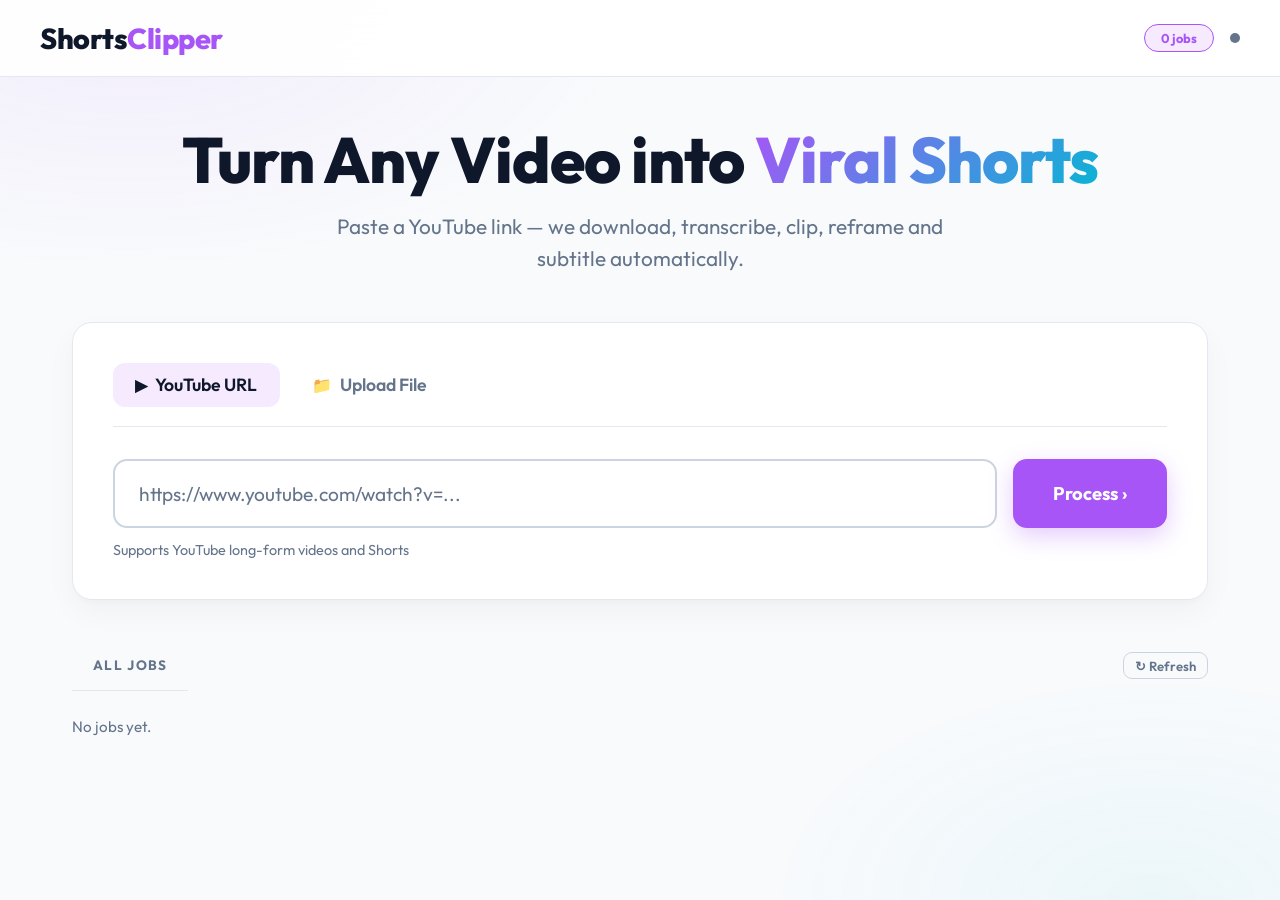
==== shorts-clipper/static/index.html @ 9ae0175b "changes" ====
<!DOCTYPE html>
<html lang="en">
<head>
  <meta charset="UTF-8">
  <meta name="viewport" content="width=device-width, initial-scale=1.0">
  <title>Shorts Clipper | AI Powered</title>
  <link rel="preconnect" href="https://fonts.googleapis.com">
  <link rel="preconnect" href="https://fonts.gstatic.com" crossorigin>
  <link href="https://fonts.googleapis.com/css2?family=Outfit:wght@300;400;600;700;800&display=swap" rel="stylesheet">
  <link rel="stylesheet" href="style.css">
</head>
<body>
  <div class="bg-glow"></div>

  <!-- ── Navbar ─────────────────────────────────────── -->
  <nav class="navbar">
    <div class="nav-inner">
      <div class="logo">Shorts<span>Clipper</span></div>
      <div class="nav-right">
        <span class="badge" id="jobs-badge">0 jobs</span>
        <div class="live-dot idle" id="live-dot"></div>
      </div>
    </div>
  </nav>

  <div class="page-wrap">

    <!-- ── Hero ──────────────────────────────────────── -->
    <header class="hero">
      <h1>Turn Any Video into <span class="grad">Viral Shorts</span></h1>
      <p>Paste a YouTube link — we download, transcribe, clip, reframe and subtitle automatically.</p>
    </header>

    <!-- ── Input Card ────────────────────────────────── -->
    <section class="card input-card">
      <div class="tabs" id="main-tabs">
        <button class="tab-btn active" data-tab="url">
          <span class="tab-icon">▶</span> YouTube URL
        </button>
        <button class="tab-btn" data-tab="upload">
          <span class="tab-icon">📁</span> Upload File
        </button>
      </div>

      <!-- URL Tab (default) -->
      <div class="tab-content active" id="url-tab">
        <div class="url-input-row">
          <input type="text" id="yt-url"
            placeholder="https://www.youtube.com/watch?v=..."
            autocomplete="off" spellcheck="false">
          <button class="btn-primary" id="process-url-btn">Process ›</button>
        </div>
        <p class="hint-text">Supports YouTube long-form videos and Shorts</p>
      </div>

      <!-- Upload Tab -->
      <div class="tab-content" id="upload-tab">
        <div class="upload-grid">
          <div class="drop-zone" id="video-drop-zone">
            <div class="dz-icon">🎬</div>
            <div class="dz-label">Video File</div>
            <div class="dz-hint">MP4, MKV — drag or click</div>
            <button class="btn-ghost">Select Video</button>
            <input type="file" id="video-input" hidden accept="video/*">
          </div>
          <div class="drop-zone optional" id="audio-drop-zone">
            <div class="dz-icon">🎵</div>
            <div class="dz-label">Audio <span class="opt-tag">optional</span></div>
            <div class="dz-hint">MP3, WAV, M4A</div>
            <button class="btn-ghost">Select Audio</button>
            <input type="file" id="audio-input" hidden accept="audio/*">
          </div>
        </div>
        <input type="text" id="upload-yt-url"
          placeholder="YouTube URL for subtitles (optional — improves subtitle quality)"
          class="upload-yt-field">
        <button class="btn-primary full-width hidden" id="start-upload-btn">
          Start Processing ›
        </button>
      </div>
    </section>

    <!-- ── Active Job Progress ───────────────────────── -->
    <section class="card progress-card hidden" id="active-job-card">
      <div class="progress-top">
        <div class="progress-meta">
          <div class="progress-title" id="active-job-title">Processing…</div>
          <div class="progress-url" id="active-job-url"></div>
        </div>
        <span class="stage-pill" id="active-stage-pill">queued</span>
      </div>

      <div class="stepper" id="stage-stepper">
        <div class="step" data-stage="downloading">
          <div class="step-dot"></div><div class="step-label">Download</div>
        </div>
        <div class="step-line"></div>
        <div class="step" data-stage="transcribing">
          <div class="step-dot"></div><div class="step-label">Transcript</div>
        </div>
        <div class="step-line"></div>
        <div class="step" data-stage="scoring">
          <div class="step-dot"></div><div class="step-label">Score</div>
        </div>
        <div class="step-line"></div>
        <div class="step" data-stage="clipping">
          <div class="step-dot"></div><div class="step-label">Clip</div>
        </div>
        <div class="step-line"></div>
        <div class="step" data-stage="reframing">
          <div class="step-dot"></div><div class="step-label">Reframe</div>
        </div>
        <div class="step-line"></div>
        <div class="step" data-stage="subtitles">
          <div class="step-dot"></div><div class="step-label">Subtitles</div>
        </div>
      </div>

      <div class="progress-bar-row">
        <div class="progress-track">
          <div class="progress-fill" id="active-progress-fill"></div>
        </div>
        <span class="progress-pct" id="active-progress-pct">0%</span>
      </div>
    </section>

    <!-- ── Job Detail ────────────────────────────────── -->
    <section class="hidden" id="job-detail">

      <div class="detail-header">
        <div>
          <h2 class="detail-title" id="detail-title">—</h2>
          <div class="detail-sub" id="detail-sub"></div>
        </div>
      </div>

      <!-- Video + Transcript -->
      <div class="media-grid">
        <div class="video-panel">
          <div class="panel-label">Original Video</div>
          <video id="video-player" controls playsinline>
            <source id="video-src" src="" type="video/mp4">
          </video>
        </div>
        <div class="transcript-panel">
          <div class="panel-label">Transcript
            <span class="seg-count" id="seg-count"></span>
          </div>
          <div class="transcript-body" id="transcript-body">
            <div class="transcript-empty">No transcript available for this job.</div>
          </div>
        </div>
      </div>

      <!-- Audio Player -->
      <div class="audio-section hidden" id="audio-section">
        <div class="panel-label">🎵 Extracted Audio
          <a class="btn-outline btn-sm" id="audio-download-btn" href="#" download="audio.mp3" style="margin-left:auto">
            ↓ Download MP3
          </a>
        </div>
        <div class="audio-player-wrap">
          <audio id="audio-player" controls preload="metadata" style="width:100%">
            <source id="audio-src" src="" type="audio/mpeg">
          </audio>
        </div>
      </div>

      <!-- Generated Shorts — playable + downloadable -->
      <div class="clips-section">
        <div class="clips-header" style="display: flex; justify-content: space-between; align-items: center;">
          <div class="panel-label" style="border-bottom: none; padding: 0;">🎬 Generated Shorts <span class="seg-count" id="clips-count-label"></span></div>
          <button class="btn-primary btn-sm" id="regenerate-btn" onclick="regenerateActiveJob()" style="padding: 0.4rem 1rem; font-size: 0.85rem; display: none;">
            ➕ Generate More Variations
          </button>
        </div>

        <div id="detail-progress" class="hidden" style="margin: 0; background: var(--surface2); padding: 1.2rem; border-bottom: 1px solid var(--border);">
          <div style="display:flex; justify-content:space-between; margin-bottom: 0.5rem;">
            <span style="font-weight: 700; color: var(--primary); font-size: 0.9rem;">Processing Appended Shorts...</span>
            <span id="detail-progress-pct" style="font-weight: 700; font-size: 0.9rem; color: var(--muted);">35%</span>
          </div>
          <div class="progress-track" style="height: 8px;">
            <div class="progress-fill" id="detail-progress-fill" style="width: 35%;"></div>
          </div>
        </div>

        <div class="clips-grid" id="clips-grid"></div>
      </div>

    </section>

    <!-- ── History ───────────────────────────────────── -->
    <section class="history-section" id="history-section">
      <div class="history-header">
        <div class="panel-label">All Jobs</div>
        <button class="btn-ghost btn-sm" id="refresh-btn">↻ Refresh</button>
      </div>
      <div id="history-empty" class="history-empty">No jobs yet.</div>
      <div id="history-list" class="history-list"></div>
    </section>

  </div><!-- /page-wrap -->

  <!-- Modal for Short Video playback -->
  <div id="video-modal" class="modal hidden">
    <div class="modal-backdrop" id="modal-backdrop"></div>
    <div class="modal-content">
      <button class="modal-close" id="modal-close">&times;</button>
      <video id="modal-video" controls playsinline></video>
    </div>
  </div>

  <script src="app.js"></script>
</body>
</html>
---- shorts-clipper/static/style.css ----
/* ── Variables ──────────────────────────────────────── */
:root {
  --bg:        #f8fafc;
  --surface:   #ffffff;
  --surface2:  #f1f5f9;
  --border:    #e2e8f0;
  --border2:   #cbd5e1;
  --primary:   #a855f7;
  --primary-d: rgba(168,85,247,0.12);
  --cyan:      #06b6d4;
  --green:     #10b981;
  --amber:     #f59e0b;
  --red:       #ef4444;
  --text:      #0f172a;
  --muted:     #64748b;
  --radius:    20px;
  --ease:      cubic-bezier(.4,0,.2,1);
}

/* ── Reset ──────────────────────────────────────────── */
*,*::before,*::after{box-sizing:border-box;margin:0;padding:0}
body{font-family:'Outfit',sans-serif;background:var(--bg);color:var(--text);min-height:100vh;overflow-x:hidden}
a{color:inherit;text-decoration:none}
button{font-family:inherit;cursor:pointer}
input{font-family:inherit}

/* ── Background ─────────────────────────────────────── */
.bg-glow{
  position:fixed;inset:0;z-index:-1;
  background:
    radial-gradient(ellipse 80% 60% at 10% 0%, rgba(168,85,247,.08) 0%, transparent 50%),
    radial-gradient(ellipse 60% 50% at 90% 100%, rgba(6,182,212,.05) 0%, transparent 50%);
}

/* ── Navbar ─────────────────────────────────────────── */
.navbar{
  position:sticky;top:0;z-index:200;
  background:rgba(255,255,255,.92);
  backdrop-filter:blur(20px);
  border-bottom:1px solid var(--border);
  padding:1.25rem 2rem;
}
.nav-inner{max-width:1200px;margin:0 auto;display:flex;align-items:center;justify-content:space-between}
.logo{font-size:1.8rem;font-weight:800;letter-spacing:-.5px}
.logo span{
  color: var(--primary);
}
.nav-right{display:flex;align-items:center;gap:1rem}
.badge{
  font-size:.8rem;font-weight:700;
  background:var(--primary-d);border:1px solid var(--primary);
  color:var(--primary);padding:.3rem 1rem;border-radius:999px;
}
.live-dot{width:10px;height:10px;border-radius:50%;background:var(--green);box-shadow:0 0 10px var(--green);animation:pulse-dot 2s infinite}
.live-dot.idle{background:var(--muted);box-shadow:none;animation:none}

/* ── Page ───────────────────────────────────────────── */
.page-wrap{max-width:1200px;margin:0 auto;padding:3rem 2rem 5rem}

/* ── Hero ───────────────────────────────────────────── */
.hero{text-align:center;margin-bottom:3rem}
.hero h1{font-size:4rem;font-weight:800;line-height:1.1;letter-spacing:-1px;margin-bottom:1rem}
.grad{
  background:linear-gradient(135deg,var(--primary),var(--cyan));
  -webkit-background-clip:text;background-clip:text;-webkit-text-fill-color:transparent;
}
.hero p{font-size:1.3rem;color:var(--muted);max-width:620px;margin:0 auto;line-height:1.5}

/* ── Card ───────────────────────────────────────────── */
.card{
  background:var(--surface);
  border:1px solid var(--border);
  border-radius:var(--radius);
  padding:2.5rem;
  box-shadow:0 12px 30px rgba(0,0,0,.04), 0 4px 6px rgba(0,0,0,.02);
  margin-bottom:2rem;
}

/* ── Tabs ───────────────────────────────────────────── */
.tabs{display:flex;gap:.6rem;margin-bottom:2rem;border-bottom:1px solid var(--border);padding-bottom:1.2rem}
.tab-btn{
  background:none;border:none;
  color:var(--muted);font-size:1.1rem;font-weight:600;
  padding:.65rem 1.4rem;border-radius:12px;
  display:flex;align-items:center;gap:.5rem;
  transition:all .25s var(--ease);
}
.tab-btn.active{background:var(--primary-d);color:var(--text)}
.tab-btn:hover:not(.active){color:var(--text)}
.tab-icon{font-size:1rem}

.tab-content{display:none}
.tab-content.active{display:block;animation:fadeUp .3s var(--ease)}

/* ── URL input — LARGE & PROMINENT ──────────────────── */
.url-input-row{display:flex;gap:1rem;margin-bottom:.8rem}
.url-input-row input{
  flex:1;
  background:#fff;
  border:2px solid var(--border2);
  border-radius:14px;
  padding:1.3rem 1.5rem;
  color:var(--text);font-size:1.2rem;
  outline:none;transition:border-color .2s,box-shadow .2s;
}
.url-input-row input:focus{border-color:var(--primary);box-shadow:0 0 0 4px var(--primary-d)}
.url-input-row input::placeholder{color:var(--muted)}

/* ── Upload grid ────────────────────────────────────── */
.upload-grid{display:grid;grid-template-columns:1fr 1fr;gap:1.2rem;margin-bottom:1.2rem}
.drop-zone{
  border:2px dashed var(--border2);border-radius:14px;
  padding:2rem 1.5rem;text-align:center;
  cursor:pointer;transition:all .25s var(--ease);
  background:var(--surface2);
}
.drop-zone:hover,.drop-zone.drag-over{border-color:var(--primary);background:var(--primary-d)}
.drop-zone.has-file{border-color:var(--cyan);background:rgba(6,182,212,.06)}
.drop-zone.optional{opacity:.7}
.drop-zone.optional:hover{opacity:1}
.dz-icon{font-size:2.2rem;margin-bottom:.5rem}
.dz-label{font-weight:700;font-size:1.05rem}
.dz-hint{font-size:.85rem;color:var(--muted);margin:.2rem 0 .7rem}
.opt-tag{font-size:.72rem;background:var(--primary-d);padding:.15rem .4rem;border-radius:4px;color:var(--primary);margin-left:.3rem}
.upload-yt-field{
  width:100%;background:#fff;
  border:2px solid var(--border);border-radius:14px;
  padding:1rem 1.3rem;color:var(--text);font-size:1rem;
  outline:none;transition:border-color .2s;margin-bottom:1.2rem;display:block;
}
.upload-yt-field:focus{border-color:var(--primary)}
.upload-yt-field::placeholder{color:var(--muted)}

/* ── Buttons ─────────────────────────────────────────── */
.btn-primary{
  background:var(--primary);
  color:#fff;border:none;
  padding:1.1rem 2.5rem;border-radius:14px;
  font-weight:700;font-size:1.15rem;
  box-shadow:0 8px 24px rgba(168,85,247,.3);
  transition:all .25s var(--ease);white-space:nowrap;
}
.btn-primary:hover{transform:translateY(-2px);box-shadow:0 12px 30px rgba(168,85,247,.45)}
.btn-primary:active{transform:translateY(0)}
.full-width{width:100%;text-align:center;display:block}
.btn-ghost{
  background:rgba(255,255,255,.06);border:1px solid var(--border2);
  color:var(--muted);font-size:.88rem;font-weight:600;
  padding:.4rem .9rem;border-radius:9px;transition:all .2s;
}
.btn-ghost:hover{border-color:var(--primary);color:var(--text)}
.btn-sm{font-size:.82rem;padding:.3rem .7rem}
.btn-outline{
  background:none;border:2px solid var(--cyan);
  color:var(--cyan);font-size:.92rem;font-weight:700;
  padding:.6rem 1.3rem;border-radius:11px;
  transition:all .2s;cursor:pointer;
}
.btn-outline:hover{background:rgba(34,211,238,.12)}

.hint-text{font-size:.9rem;color:var(--muted);margin-top:.5rem}
.hidden{display:none!important}

/* ── Progress card ───────────────────────────────────── */
.progress-card{border-left:4px solid var(--primary)}
.progress-top{display:flex;align-items:flex-start;justify-content:space-between;gap:1rem;margin-bottom:1.8rem}
.progress-title{font-size:1.25rem;font-weight:700;line-height:1.3}
.progress-url{font-size:.85rem;color:var(--muted);margin-top:.25rem;max-width:600px;overflow:hidden;text-overflow:ellipsis;white-space:nowrap}
.stage-pill{
  font-size:.82rem;font-weight:700;white-space:nowrap;flex-shrink:0;
  padding:.35rem 1rem;border-radius:999px;text-transform:capitalize;
  background:var(--primary-d);color:var(--primary);
}
.stage-pill.done  {background:rgba(34,197,94,.18);color:var(--green)}
.stage-pill.failed{background:rgba(239,68,68,.18);color:var(--red)}
.stage-pill.clipping,.stage-pill.reframing,.stage-pill.subtitles,.stage-pill.scoring{background:rgba(245,158,11,.15);color:var(--amber)}

/* Stepper */
.stepper{display:flex;align-items:center;margin-bottom:1.6rem}
.step{display:flex;flex-direction:column;align-items:center;gap:.35rem;flex-shrink:0}
.step-dot{width:14px;height:14px;border-radius:50%;background:var(--border2);border:2px solid rgba(255,255,255,.15);transition:all .3s}
.step-label{font-size:.76rem;color:var(--muted);white-space:nowrap;margin-top:.15rem}
.step-line{flex:1;min-width:28px;height:2px;background:var(--border);margin-bottom:1.2rem}
.step.done .step-dot{background:var(--green);border-color:var(--green);box-shadow:0 0 10px rgba(34,197,94,.5)}
.step.done .step-label{color:var(--green)}
.step.active .step-dot{background:var(--primary);border-color:var(--primary);animation:pulse-ring 1.4s infinite}
.step.active .step-label{color:var(--text);font-weight:700}

/* Progress bar */
.progress-bar-row{display:flex;align-items:center;gap:1rem}
.progress-track{flex:1;height:12px;border-radius:999px;background:rgba(255,255,255,.07);overflow:hidden}
.progress-fill{height:100%;background:linear-gradient(90deg,var(--primary),var(--cyan));width:0%;transition:width .4s var(--ease);border-radius:999px}
.progress-pct{font-size:.95rem;font-weight:700;color:var(--muted);min-width:48px;text-align:right}

/* ── Job Detail — LARGE CLEAR LAYOUT ─────────────────── */
.detail-header{display:flex;align-items:flex-start;justify-content:space-between;gap:1.5rem;margin-bottom:2rem}
.detail-title{font-size:1.8rem;font-weight:800;line-height:1.2}
.detail-sub{font-size:.95rem;color:var(--muted);margin-top:.4rem}
.detail-actions{display:flex;gap:.85rem;align-items:center;flex-shrink:0}

/* Media grid: video + transcript — BIGGER */
.media-grid{
  display:grid;
  grid-template-columns:1fr 460px;
  gap:1.5rem;
  margin-bottom:2rem;
}
@media(max-width:1000px){.media-grid{grid-template-columns:1fr}}

.video-panel,.transcript-panel{
  background:var(--surface2);border:1px solid var(--border);
  border-radius:16px;overflow:hidden;
}
.panel-label{
  font-size:.85rem;font-weight:700;color:var(--muted);
  text-transform:uppercase;letter-spacing:.1em;
  padding:1rem 1.3rem;border-bottom:1px solid var(--border);
  display:flex;align-items:center;gap:.6rem;
}
.seg-count{background:rgba(255,255,255,.08);padding:.15rem .55rem;border-radius:7px;font-size:.78rem;font-weight:600;color:var(--text)}

#video-player{width:100%;display:block;background:#000;max-height:540px}

.transcript-body{height:500px;overflow-y:auto;padding:.6rem 0}
.transcript-body::-webkit-scrollbar{width:5px}
.transcript-body::-webkit-scrollbar-thumb{background:rgba(255,255,255,.12);border-radius:4px}
.transcript-row{
  display:flex;gap:.85rem;align-items:flex-start;
  padding:.7rem 1.3rem;cursor:pointer;transition:background .15s;
  border-left:3px solid transparent;
}
.transcript-row:hover{background:rgba(124,92,252,.1);border-left-color:var(--primary)}
.transcript-row.active{background:rgba(124,92,252,.15);border-left-color:var(--primary)}
.tr-time{font-size:.82rem;color:var(--primary);font-weight:700;white-space:nowrap;min-width:42px;padding-top:.15rem}
.tr-text{font-size:.95rem;color:var(--text);line-height:1.5}
.transcript-empty{padding:2.5rem 1.3rem;color:var(--muted);font-size:.95rem}

/* ── Audio section ───────────────────────────────────── */
.audio-section{
  background:var(--surface2);border:1px solid var(--border);
  border-radius:16px;overflow:hidden;margin-bottom:2rem;
}
.audio-player-wrap{padding:1.5rem;background:#000}

/* ── Clips section ───────────────────────────────────── */
.clips-section{background:var(--surface2);border:1px solid var(--border);border-radius:16px;overflow:hidden;margin-bottom:2rem}
.clips-header{padding:1rem 1.3rem;border-bottom:1px solid var(--border)}
.clips-grid{
  display:grid;
  grid-template-columns:repeat(auto-fill,minmax(200px,1fr));
  gap:1.2rem;padding:1.3rem;
}
.clip-card{
  background:var(--surface);border:1px solid var(--border);
  border-radius:14px;overflow:hidden;
  transition:transform .2s,box-shadow .2s;
  box-shadow: 0 4px 12px rgba(0,0,0,.03);
}
.clip-card:hover{transform:translateY(-5px);box-shadow:0 15px 30px rgba(0,0,0,.08);border-color:var(--primary)}
.clip-preview{
  position:relative;width:100%;aspect-ratio:9/16;
  background:#000;display:flex;align-items:center;justify-content:center;
}
.clip-video{width:100%;height:100%;object-fit:cover}
.clip-play-overlay{
  position:absolute;inset:0;background:rgba(0,0,0,.3);
  display:flex;align-items:center;justify-content:center;
  cursor:pointer;transition:background .2s;
}
.clip-play-overlay:hover{background:rgba(0,0,0,.5)}
.clip-play-overlay.playing{background:transparent}
.play-icon{
  width:44px;height:44px;background:rgba(0,0,0,.6);border:2px solid #fff;
  border-radius:50%;display:flex;align-items:center;justify-content:center;
  font-size:1.2rem;padding-left:3px;color:#fff;backdrop-filter:blur(4px);
  transition:transform .2s;
}
.clip-play-overlay.playing .play-icon{display:none}
.clip-play-overlay:hover .play-icon{transform:scale(1.1)}
.clip-thumb{
  width:100%;aspect-ratio:9/16;
  background:#000;
  display:flex;align-items:center;justify-content:center;overflow:hidden;
}
.clip-thumb img{width:100%;height:100%;object-fit:cover}
.clip-thumb-ph{display:flex;flex-direction:column;align-items:center;gap:.35rem;color:var(--muted);font-size:.78rem}
.clip-thumb-ph .ph-icon{font-size:2rem}
.clip-body{padding:.85rem 1rem}
.clip-num{font-size:.95rem;font-weight:700;display:flex;align-items:center;gap:.5rem;flex-wrap:wrap}
.clip-time{font-size:.82rem;color:var(--muted);margin-top:.2rem}
.eng-badge{
  font-size:.68rem;font-weight:700;text-transform:uppercase;letter-spacing:.04em;
  padding:.15rem .5rem;border-radius:20px;
  background:rgba(168,85,247,.15);color:var(--primary);
}
.clip-hook{
  font-size:.82rem;font-style:italic;color:var(--text);
  margin-top:.4rem;line-height:1.4;
  border-left:2px solid var(--primary);padding-left:.6rem;
}
.clip-dl{
  display:block;text-align:center;margin:.5rem 1rem .9rem;
  background:var(--primary);
  color:#fff;font-weight:700;font-size:.88rem;
  padding:.6rem;border-radius:10px;border:none;cursor:pointer;
  transition:filter .2s, transform .2s;
}
.clip-dl:hover{filter:brightness(1.05); transform:translateY(-1px);}

/* ── History strip ───────────────────────────────────── */
.history-section{margin-top:2.5rem}
.history-header{display:flex;align-items:center;justify-content:space-between;margin-bottom:1rem}
.history-empty{color:var(--muted);font-size:.95rem;padding:.6rem 0}
.history-list{display:flex;flex-direction:column;gap:.75rem}

.history-card{
  background:var(--surface);border:1px solid var(--border);
  border-radius:14px;padding:1.1rem 1.4rem;
  display:flex;align-items:center;gap:1rem;
  cursor:pointer;transition:all .2s var(--ease);
}
.history-card:hover{border-color:var(--border2);background:var(--surface2);transform:translateX(4px)}
.history-card.active-view{border-color:var(--primary);background:var(--primary-d)}
.history-card.running{border-left:4px solid var(--amber)}
.history-card.done   {border-left:4px solid var(--green)}
.history-card.failed {border-left:4px solid var(--red)}

.h-dot{width:10px;height:10px;border-radius:50%;flex-shrink:0}
.h-dot.running,.h-dot.downloading,.h-dot.transcribing,.h-dot.scoring,
.h-dot.clipping,.h-dot.reframing,.h-dot.subtitles,.h-dot.queued{background:var(--amber);animation:pulse-dot 1.4s infinite}
.h-dot.done  {background:var(--green)}
.h-dot.failed{background:var(--red)}

.h-meta{flex:1;min-width:0}
.h-title{font-size:1rem;font-weight:700;white-space:nowrap;overflow:hidden;text-overflow:ellipsis}
.h-sub{font-size:.82rem;color:var(--muted);margin-top:.15rem}
.h-right{display:flex;align-items:center;gap:.7rem;flex-shrink:0}
.h-clips{font-size:.82rem;font-weight:700;background:rgba(34,211,238,.12);color:var(--cyan);padding:.25rem .7rem;border-radius:999px}
.h-pct{font-size:.82rem;color:var(--amber);font-weight:700}
.h-arrow{font-size:.78rem;color:var(--muted)}

/* Running mini bar */
.h-progress{margin-top:.6rem;height:4px;border-radius:999px;background:rgba(255,255,255,.07);overflow:hidden;display:none}
.history-card.running .h-progress{display:block}
.h-progress-fill{height:100%;background:linear-gradient(90deg,var(--amber),#f97316);transition:width .4s var(--ease)}

/* ── Modal ───────────────────────────────────────────── */
.modal{position:fixed;inset:0;z-index:1000;display:flex;align-items:center;justify-content:center}
.modal.hidden{display:none!important}
.modal-backdrop{position:absolute;inset:0;background:rgba(15,23,42,.65);backdrop-filter:blur(5px)}
.modal-content{
  position:relative;z-index:1001;width:90%;max-width:480px;
  background:var(--bg);border:1px solid var(--border);
  border-radius:var(--radius);padding:1rem;
  box-shadow:0 25px 50px -12px rgba(0,0,0,.25);
  animation:fadeUp .3s var(--ease);
}
.modal-close{
  position:absolute;top:-15px;right:-15px;width:36px;height:36px;
  background:var(--bg);border:1px solid var(--border2);
  color:var(--text);font-size:1.5rem;border-radius:50%;
  cursor:pointer;display:flex;align-items:center;justify-content:center;
  transition:all .2s;z-index:10;
  box-shadow: 0 4px 6px rgba(0,0,0,.05);
}
.modal-close:hover{background:var(--primary);border-color:var(--primary)}
#modal-video{width:100%;aspect-ratio:9/16;border-radius:8px;background:#000}

/* ── Animations ──────────────────────────────────────── */
@keyframes fadeUp{from{opacity:0;transform:translateY(12px)}to{opacity:1;transform:translateY(0)}}
@keyframes pulse-dot{0%,100%{opacity:1}50%{opacity:.3}}
@keyframes pulse-ring{
  0%  {box-shadow:0 0 0 0 rgba(124,92,252,.7)}
  70% {box-shadow:0 0 0 10px rgba(124,92,252,0)}
  100%{box-shadow:0 0 0 0 rgba(124,92,252,0)}
}

/* ── Toast ────────────────────────────────────────────── */
.toast{
  position:fixed;bottom:2rem;right:2rem;z-index:999;
  border-radius:12px;padding:1rem 1.4rem;font-size:.88rem;font-weight:600;
  max-width:440px;line-height:1.5;animation:fadeUp .3s var(--ease);
}
.toast-error{
  background:rgba(239,68,68,.14);border:1px solid var(--red);color:var(--red);
}
.toast-warn{
  background:rgba(234,179,8,.13);border:1px solid #ca8a04;color:#92400e;
}

/* ── Responsive ──────────────────────────────────────── */
@media(max-width:700px){
  .hero h1{font-size:2.6rem}
  .upload-grid{grid-template-columns:1fr}
  .url-input-row{flex-direction:column}
  .page-wrap{padding:2rem 1rem 3rem}
}
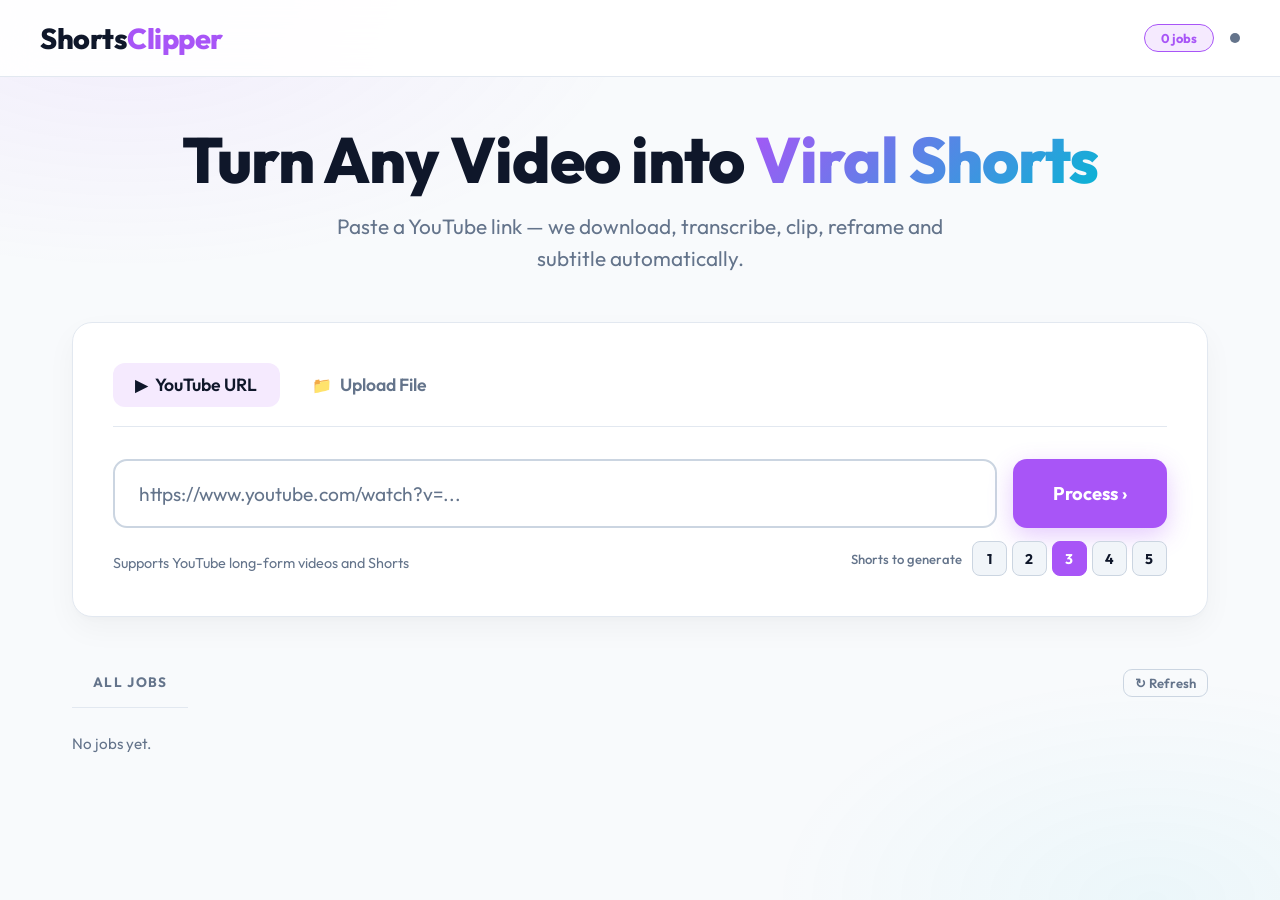
==== commit 65885889: "code push" ====
--- a/shorts-clipper/static/index.html
+++ b/shorts-clipper/static/index.html
@@ -50,7 +50,19 @@
             autocomplete="off" spellcheck="false">
           <button class="btn-primary" id="process-url-btn">Process ›</button>
         </div>
-        <p class="hint-text">Supports YouTube long-form videos and Shorts</p>
+        <div class="url-options-row">
+          <span class="hint-text">Supports YouTube long-form videos and Shorts</span>
+          <div class="count-selector">
+            <span class="count-label">Shorts to generate</span>
+            <div class="count-btns" id="count-btns">
+              <button class="count-btn" data-n="1">1</button>
+              <button class="count-btn" data-n="2">2</button>
+              <button class="count-btn active" data-n="3">3</button>
+              <button class="count-btn" data-n="4">4</button>
+              <button class="count-btn" data-n="5">5</button>
+            </div>
+          </div>
+        </div>
       </div>
 
       <!-- Upload Tab -->
@@ -166,6 +178,13 @@
         </div>
       </div>
 
+      <!-- Scoring Results -->
+      <div class="scoring-section hidden" id="scoring-section">
+        <div class="panel-label">🎯 Scoring Results</div>
+        <div class="scoring-meta" id="scoring-meta"></div>
+        <div class="scoring-windows" id="scoring-windows"></div>
+      </div>
+
       <!-- Generated Shorts — playable + downloadable -->
       <div class="clips-section">
         <div class="clips-header" style="display: flex; justify-content: space-between; align-items: center;">
--- a/shorts-clipper/static/style.css
+++ b/shorts-clipper/static/style.css
@@ -307,6 +307,47 @@
 }
 .clip-dl:hover{filter:brightness(1.05); transform:translateY(-1px);}
 
+/* ── Count selector ─────────────────────────────────── */
+.url-options-row{display:flex;align-items:center;justify-content:space-between;margin-top:.8rem;flex-wrap:wrap;gap:.6rem}
+.count-selector{display:flex;align-items:center;gap:.6rem}
+.count-label{font-size:.82rem;color:var(--muted);font-weight:500;white-space:nowrap}
+.count-btns{display:flex;gap:.3rem}
+.count-btn{
+  width:2.2rem;height:2.2rem;border-radius:8px;border:1.5px solid var(--border2);
+  background:var(--surface2);color:var(--text);font-size:.88rem;font-weight:700;
+  cursor:pointer;transition:all .15s;
+}
+.count-btn:hover{border-color:var(--primary);color:var(--primary)}
+.count-btn.active{background:var(--primary);border-color:var(--primary);color:#fff}
+
+/* ── Scoring section ────────────────────────────────── */
+.scoring-section{
+  background:var(--surface);border:1px solid var(--border);
+  border-radius:16px;padding:1.4rem 1.6rem;margin-bottom:1.5rem;
+}
+.scoring-meta-row{display:flex;align-items:center;gap:.8rem;flex-wrap:wrap;margin-bottom:.6rem}
+.scoring-engine{font-size:.82rem;font-weight:700;padding:.25rem .7rem;border-radius:20px}
+.engine-real{background:rgba(16,185,129,.12);color:#065f46}
+.engine-stub{background:rgba(234,179,8,.12);color:#92400e}
+.scoring-badge{font-size:.8rem;color:var(--muted);font-weight:500}
+.scoring-warning{
+  font-size:.82rem;color:#92400e;background:rgba(234,179,8,.1);
+  border:1px solid #fde68a;border-radius:8px;padding:.5rem .8rem;margin-top:.4rem;line-height:1.5;
+}
+.scoring-window{
+  display:grid;grid-template-columns:2rem 1fr auto;gap:.8rem;align-items:center;
+  padding:.7rem 0;border-bottom:1px solid var(--border);
+}
+.scoring-window:last-child{border-bottom:none}
+.sw-rank{font-size:.8rem;font-weight:800;color:var(--primary);text-align:center}
+.sw-top{display:flex;align-items:center;gap:.5rem;flex-wrap:wrap}
+.sw-time{font-size:.85rem;font-weight:600;color:var(--text)}
+.sw-hook{font-size:.8rem;font-style:italic;color:var(--muted);margin-top:.25rem;line-height:1.4}
+.sw-score-col{display:flex;flex-direction:column;align-items:flex-end;gap:.25rem;min-width:80px}
+.sw-bar-track{width:80px;height:6px;background:var(--surface2);border-radius:99px;overflow:hidden}
+.sw-bar-fill{height:100%;background:var(--primary);border-radius:99px;transition:width .4s}
+.sw-score-num{font-size:.78rem;font-weight:700;color:var(--primary)}
+
 /* ── History strip ───────────────────────────────────── */
 .history-section{margin-top:2.5rem}
 .history-header{display:flex;align-items:center;justify-content:space-between;margin-bottom:1rem}
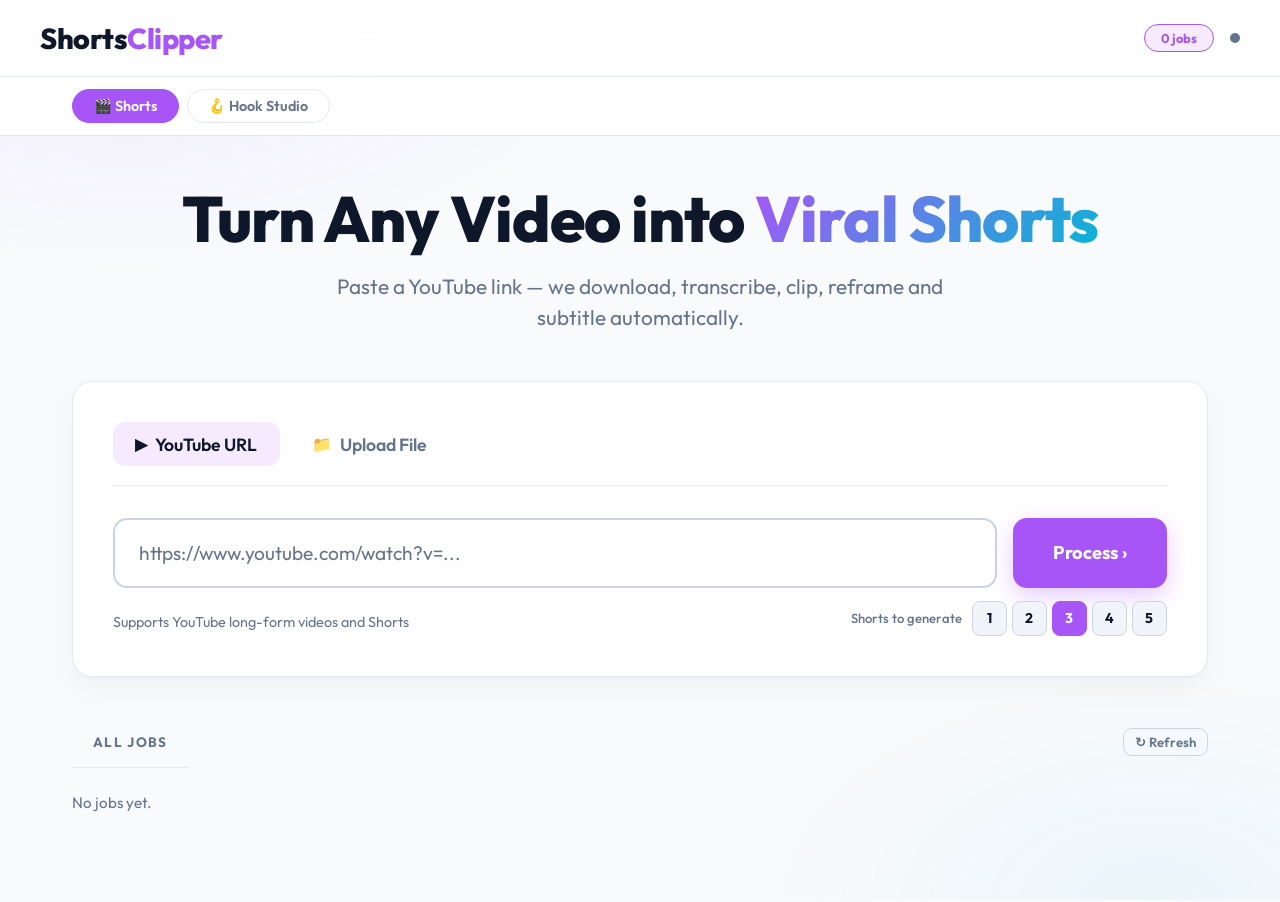
==== commit e93eae7d: "Saving my work before pulling partner's code" ====
--- a/shorts-clipper/static/index.html
+++ b/shorts-clipper/static/index.html
@@ -23,7 +23,20 @@
     </div>
   </nav>
 
+  <!-- ── Page Navigation ──────────────────────────────── -->
+  <div class="page-nav-wrap">
+    <div class="page-nav" id="page-nav">
+      <button class="page-nav-btn active" data-page="shorts">🎬 Shorts</button>
+      <button class="page-nav-btn" data-page="hooks">🪝 Hook Studio</button>
+    </div>
+  </div>
+
   <div class="page-wrap">
+
+    <!-- ══════════════════════════════════════════════════
+         SHORTS PAGE (default)
+    ══════════════════════════════════════════════════ -->
+    <div id="shorts-page">
 
     <!-- ── Hero ──────────────────────────────────────── -->
     <header class="hero">
@@ -219,6 +232,68 @@
       <div id="history-list" class="history-list"></div>
     </section>
 
+    </div><!-- /shorts-page -->
+
+    <!-- ══════════════════════════════════════════════════
+         HOOK STUDIO PAGE
+    ══════════════════════════════════════════════════ -->
+    <div id="hooks-page" class="hidden">
+
+      <header class="hero" style="margin-bottom:2rem">
+        <h1 style="font-size:2.8rem">🪝 <span class="grad">Hook Studio</span></h1>
+        <p>Pick a completed job, see its high-energy scenes, edit or generate AI hook scripts, and create polished hook clips instantly.</p>
+      </header>
+
+      <!-- Job picker -->
+      <section class="card" style="padding:1.8rem 2rem">
+        <div class="hs-picker-row">
+          <select id="hs-job-select" class="hs-select">
+            <option value="">— Select a completed job —</option>
+          </select>
+          <button class="btn-primary" id="hs-load-btn">Load Job ›</button>
+        </div>
+      </section>
+
+      <!-- Job context (hidden until loaded) -->
+      <div id="hs-workspace" class="hidden">
+
+        <!-- Video + custom timeline -->
+        <section class="card" style="padding:1.8rem 2rem;margin-bottom:1.5rem">
+          <div class="hs-job-title" id="hs-job-title"></div>
+          <div class="hs-job-meta" id="hs-job-meta"></div>
+
+          <div class="hs-media-row">
+            <!-- Video player -->
+            <div class="hs-video-wrap">
+              <video id="hs-video" controls playsinline style="width:100%;border-radius:12px;background:#000">
+                <source id="hs-video-src" src="" type="video/mp4">
+              </video>
+            </div>
+          </div>
+
+          <!-- Custom timeline strip -->
+          <div class="hs-timeline-label">Scene Overview — click a segment to jump to it</div>
+          <div class="hs-timeline" id="hs-timeline">
+            <div class="hs-tl-bg"></div>
+            <div class="hs-tl-segments" id="hs-tl-segments"></div>
+            <div class="hs-tl-playhead" id="hs-tl-playhead"></div>
+            <div class="hs-tl-time-start">0:00</div>
+            <div class="hs-tl-time-end" id="hs-tl-time-end">—</div>
+          </div>
+          <!-- Legend -->
+          <div class="hs-legend">
+            <span class="hs-legend-dot purple"></span> Scored window
+            <span class="hs-legend-dot red" style="margin-left:1.2rem"></span> Hook candidate (high energy, weak speech)
+          </div>
+        </section>
+
+        <!-- Window cards -->
+        <div id="hs-windows" class="hs-windows"></div>
+
+      </div><!-- /hs-workspace -->
+
+    </div><!-- /hooks-page -->
+
   </div><!-- /page-wrap -->
 
   <!-- Modal for Short Video playback -->
--- a/shorts-clipper/static/style.css
+++ b/shorts-clipper/static/style.css
@@ -299,13 +299,13 @@
   border-left:2px solid var(--primary);padding-left:.6rem;
 }
 .clip-dl{
-  display:block;text-align:center;margin:.5rem 1rem .9rem;
+  display:inline-flex;align-items:center;justify-content:center;
   background:var(--primary);
-  color:#fff;font-weight:700;font-size:.88rem;
-  padding:.6rem;border-radius:10px;border:none;cursor:pointer;
-  transition:filter .2s, transform .2s;
-}
-.clip-dl:hover{filter:brightness(1.05); transform:translateY(-1px);}
+  color:#fff;font-weight:700;font-size:.85rem;
+  padding:.5rem 1.1rem;border-radius:10px;border:none;cursor:pointer;
+  transition:filter .2s,transform .2s;white-space:nowrap;flex-shrink:0;
+}
+.clip-dl:hover{filter:brightness(1.05);transform:translateY(-1px);}
 
 /* ── Count selector ─────────────────────────────────── */
 .url-options-row{display:flex;align-items:center;justify-content:space-between;margin-top:.8rem;flex-wrap:wrap;gap:.6rem}
@@ -428,6 +428,9 @@
 .toast-warn{
   background:rgba(234,179,8,.13);border:1px solid #ca8a04;color:#92400e;
 }
+.toast-success{
+  background:rgba(34,197,94,.13);border:1px solid #16a34a;color:#14532d;
+}
 
 /* ── Responsive ──────────────────────────────────────── */
 @media(max-width:700px){
@@ -436,3 +439,256 @@
   .url-input-row{flex-direction:column}
   .page-wrap{padding:2rem 1rem 3rem}
 }
+
+/* ══════════════════════════════════════════════════════
+   PAGE NAVIGATION (Shorts ↔ Hook Studio)
+══════════════════════════════════════════════════════ */
+.page-nav-wrap{
+  background:rgba(255,255,255,.95);
+  border-bottom:1px solid var(--border);
+  position:sticky;top:73px;z-index:190;
+  backdrop-filter:blur(16px);
+}
+.page-nav{
+  max-width:1200px;margin:0 auto;
+  display:flex;gap:.5rem;padding:.75rem 2rem;
+}
+.page-nav-btn{
+  background:none;border:1px solid var(--border);
+  border-radius:999px;padding:.45rem 1.3rem;
+  font-size:.9rem;font-weight:600;color:var(--muted);
+  transition:background .15s var(--ease),color .15s var(--ease),border-color .15s var(--ease);
+}
+.page-nav-btn:hover{background:var(--primary-d);color:var(--primary);border-color:var(--primary)}
+.page-nav-btn.active{background:var(--primary);color:#fff;border-color:var(--primary)}
+
+/* ══════════════════════════════════════════════════════
+   HOOK STUDIO
+══════════════════════════════════════════════════════ */
+
+/* Job picker */
+.hs-picker-row{display:flex;gap:1rem;align-items:center}
+.hs-select{
+  flex:1;padding:.75rem 1rem;border:1px solid var(--border);
+  border-radius:12px;background:var(--surface2);color:var(--text);
+  font-family:inherit;font-size:.95rem;outline:none;
+  transition:border-color .2s var(--ease);
+}
+.hs-select:focus{border-color:var(--primary)}
+
+/* Job header */
+.hs-job-title{font-size:1.3rem;font-weight:700;margin-bottom:.25rem}
+.hs-job-meta{font-size:.85rem;color:var(--muted);margin-bottom:1.5rem}
+
+/* Video + media */
+.hs-media-row{margin-bottom:1.2rem}
+.hs-video-wrap video{border-radius:12px;background:#000;width:100%;max-height:460px}
+
+/* Timeline strip */
+.hs-timeline-label{font-size:.78rem;font-weight:700;color:var(--muted);text-transform:uppercase;letter-spacing:.08em;margin-bottom:.5rem}
+.hs-timeline{
+  position:relative;height:44px;border-radius:10px;
+  background:var(--surface2);border:1px solid var(--border);
+  overflow:hidden;cursor:pointer;margin-bottom:.5rem;
+}
+.hs-tl-bg{position:absolute;inset:0;background:repeating-linear-gradient(90deg,transparent,transparent 9.09%,rgba(0,0,0,.04) 9.09%,rgba(0,0,0,.04) 9.19%)}
+.hs-tl-segments{position:absolute;inset:0}
+.hs-tl-seg{
+  position:absolute;top:4px;bottom:4px;
+  background:rgba(168,85,247,.35);
+  border:1px solid rgba(168,85,247,.7);
+  border-radius:5px;
+  transition:background .15s;
+}
+.hs-tl-seg:hover{background:rgba(168,85,247,.6)}
+.hs-tl-seg.hook-cand{background:rgba(239,68,68,.35);border-color:rgba(239,68,68,.75)}
+.hs-tl-seg.hook-cand:hover{background:rgba(239,68,68,.6)}
+.hs-tl-playhead{position:absolute;top:0;bottom:0;width:2px;background:#fff;box-shadow:0 0 6px rgba(0,0,0,.4);pointer-events:none;transition:left .1s linear}
+.hs-tl-time-start,.hs-tl-time-end{position:absolute;bottom:-1.4rem;font-size:.75rem;color:var(--muted);font-weight:600}
+.hs-tl-time-start{left:0}
+.hs-tl-time-end{right:0}
+
+/* Legend */
+.hs-legend{display:flex;align-items:center;gap:.5rem;font-size:.78rem;color:var(--muted);font-weight:600;margin-top:1.8rem}
+.hs-legend-dot{display:inline-block;width:12px;height:12px;border-radius:3px}
+.hs-legend-dot.purple{background:rgba(168,85,247,.6);border:1px solid rgba(168,85,247,.9)}
+.hs-legend-dot.red{background:rgba(239,68,68,.55);border:1px solid rgba(239,68,68,.9)}
+
+/* Window cards */
+.hs-windows{display:flex;flex-direction:column;gap:1.5rem;margin-top:1rem}
+.hs-window-card{border-radius:var(--radius);border:1px solid var(--border);padding:1.8rem;margin-bottom:0}
+.hs-window-card.hook-candidate-card{border-color:rgba(239,68,68,.4);background:linear-gradient(135deg,#fff7f7,#fff)}
+
+/* Window header */
+.hs-win-header{display:flex;justify-content:space-between;align-items:flex-start;margin-bottom:1.2rem}
+.hs-win-left{display:flex;gap:.9rem;align-items:flex-start}
+.hs-win-rank{
+  font-size:1.6rem;font-weight:800;color:var(--primary);
+  min-width:2rem;line-height:1;
+}
+.hs-win-time{font-size:.95rem;font-weight:700;margin-bottom:.3rem}
+.hs-win-right{display:flex;flex-direction:column;align-items:flex-end;gap:.4rem}
+.hs-win-score{font-size:1.1rem;font-weight:800;color:var(--text)}
+.hook-cand-badge{
+  background:rgba(239,68,68,.12);color:var(--red);
+  border:1px solid rgba(239,68,68,.3);border-radius:999px;
+  font-size:.75rem;font-weight:700;padding:.2rem .75rem;
+}
+
+/* Signal bars */
+.hs-signals{display:flex;flex-direction:column;gap:.5rem;margin-bottom:1.2rem}
+.hs-sig-row{display:flex;align-items:center;gap:.7rem}
+.hs-sig-lbl{font-size:.75rem;font-weight:700;color:var(--muted);text-transform:uppercase;letter-spacing:.05em;min-width:5.5rem}
+.hs-sig-track{flex:1;height:6px;background:var(--surface2);border-radius:999px;overflow:hidden}
+.hs-sig-fill{height:100%;border-radius:999px;transition:width .4s var(--ease)}
+.hs-sig-fill.semantic{background:var(--primary)}
+.hs-sig-fill.energy{background:var(--cyan)}
+.hs-sig-fill.speaker{background:var(--green)}
+.hs-sig-num{font-size:.75rem;font-weight:700;color:var(--muted);min-width:2.5rem;text-align:right}
+
+/* Original hook quote */
+.hs-original-hook{
+  font-size:.85rem;color:var(--muted);font-style:italic;
+  border-left:3px solid var(--primary);padding-left:.8rem;
+  margin-bottom:1.2rem;
+}
+
+/* Script editor */
+.hs-script-section{margin-top:.5rem}
+.hs-label-row{display:flex;justify-content:space-between;align-items:center;margin-bottom:.5rem}
+.hs-label{font-size:.82rem;font-weight:700;color:var(--muted);text-transform:uppercase;letter-spacing:.07em}
+.hs-script-area{
+  width:100%;min-height:80px;
+  padding:.9rem 1rem;border:1px solid var(--border);
+  border-radius:12px;background:var(--surface2);
+  color:var(--text);font-family:inherit;font-size:.95rem;
+  line-height:1.5;resize:vertical;outline:none;
+  transition:border-color .2s var(--ease);
+}
+.hs-script-area:focus{border-color:var(--primary);background:#fff}
+
+/* Generate row */
+.hs-gen-row{display:flex;gap:.8rem;align-items:center;margin-top:.9rem}
+.hs-voice-select{
+  padding:.6rem .9rem;border:1px solid var(--border);
+  border-radius:10px;background:var(--surface2);
+  font-family:inherit;font-size:.88rem;color:var(--text);
+  outline:none;cursor:pointer;
+}
+.hs-voice-select:focus{border-color:var(--primary)}
+
+/* Status line */
+.hs-gen-status{
+  margin-top:.7rem;padding:.6rem .9rem;
+  border-radius:10px;font-size:.85rem;font-weight:600;
+}
+.hs-gen-status.info{background:rgba(6,182,212,.1);color:var(--cyan)}
+.hs-gen-status.success{background:rgba(16,185,129,.1);color:var(--green)}
+.hs-gen-status.error{background:rgba(239,68,68,.1);color:var(--red)}
+
+/* Generated clip result card */
+.hs-clip-result{margin-top:1.2rem;padding:1.2rem;background:var(--surface2);border-radius:14px}
+.hs-clip-preview-row{display:flex;gap:1.2rem;align-items:flex-start}
+.hs-clip-thumb{
+  width:100px;height:178px;object-fit:cover;
+  border-radius:10px;background:#000;
+  flex-shrink:0;cursor:pointer;
+  transition:opacity .2s;
+}
+.hs-clip-thumb:hover{opacity:.85}
+.hs-clip-info{flex:1;min-width:0}
+.hs-clip-title{font-weight:700;font-size:.95rem;margin-bottom:.3rem}
+.hs-clip-sub{font-size:.8rem;color:var(--muted);margin-bottom:.4rem}
+.hs-clip-hook-text{font-size:.88rem;font-style:italic;color:var(--muted);margin-bottom:.8rem;word-break:break-word}
+
+@media(max-width:700px){
+  .hs-picker-row{flex-direction:column}
+  .hs-gen-row{flex-direction:column;align-items:stretch}
+  .page-nav{padding:.6rem 1rem}
+}
+
+/* ── Per-clip CTA Bumper ─────────────────────────────── */
+
+/* Bottom action row (CTA toggle + Download) */
+.clip-actions-row{
+  display:flex;align-items:center;justify-content:space-between;
+  padding:.75rem 1rem .85rem;
+  border-top:1px solid var(--border);
+  gap:.5rem;
+}
+
+/* CTA toggle button states */
+.cta-toggle-btn{
+  font-size:.82rem;font-weight:600;
+  color:var(--primary);border-color:rgba(168,85,247,.3);
+  transition:background .15s,color .15s;
+}
+.cta-toggle-btn.cta-toggle-open{
+  color:var(--muted);border-color:var(--border);
+}
+.cta-toggle-btn.cta-applied{
+  color:var(--green);border-color:rgba(16,185,129,.35);
+  cursor:default;
+}
+.cta-toggle-btn:disabled{pointer-events:none}
+.cta-preview-btn{color:var(--purple);border-color:rgba(139,92,246,.35);}
+
+/* Inline CTA form */
+.cta-inline{
+  padding:.9rem 1rem 1rem;
+  border-top:1px dashed var(--border);
+  background:var(--surface2);
+  display:flex;flex-direction:column;gap:.7rem;
+}
+.cta-inline-grid{
+  display:grid;grid-template-columns:1fr 1fr;gap:.6rem;
+}
+.cta-inp{
+  padding:.5rem .75rem;
+  border:1px solid var(--border);border-radius:8px;
+  font-size:.87rem;font-family:inherit;
+  background:var(--surface);color:var(--text);
+  outline:none;transition:border-color .18s;
+}
+.cta-inp:focus{border-color:var(--primary)}
+
+/* Second row: swatches + logo */
+.cta-inline-row2{display:flex;align-items:center;justify-content:space-between;gap:.6rem}
+.cta-swatches{display:flex;align-items:center;gap:.4rem}
+.cta-sw{
+  width:24px;height:24px;border-radius:50%;
+  border:3px solid transparent;cursor:pointer;flex-shrink:0;
+  transition:border-color .14s,transform .14s;
+}
+.cta-sw.active,.cta-sw:hover{border-color:var(--primary);transform:scale(1.18)}
+.cta-custom-lbl input[type=color]{
+  width:24px;height:24px;border:none;padding:0;
+  border-radius:50%;cursor:pointer;background:none;vertical-align:middle;
+}
+
+/* Logo upload mini */
+.cta-logo-wrap{display:flex;align-items:center;gap:.45rem}
+.cta-lp{
+  width:32px;height:32px;border-radius:50%;
+  background:var(--surface2);border:2px solid var(--border);
+  display:flex;align-items:center;justify-content:center;
+  font-weight:700;font-size:.75rem;color:var(--muted);
+  overflow:hidden;flex-shrink:0;
+}
+
+/* xs button */
+.btn-xs{
+  padding:.3rem .65rem;font-size:.78rem;border-radius:8px;
+  border:1px solid var(--border);background:var(--surface);
+  color:var(--muted);font-weight:600;cursor:pointer;
+  transition:background .15s;
+}
+.btn-xs:hover{background:var(--surface2)}
+
+/* Apply button */
+.cta-apply-btn{width:100%;justify-content:center;font-size:.88rem}
+
+/* Status messages */
+.cta-status{font-size:.82rem;font-weight:600;padding:.3rem 0}
+.cta-status-loading{color:var(--muted)}
+.cta-status-error{color:var(--red)}
